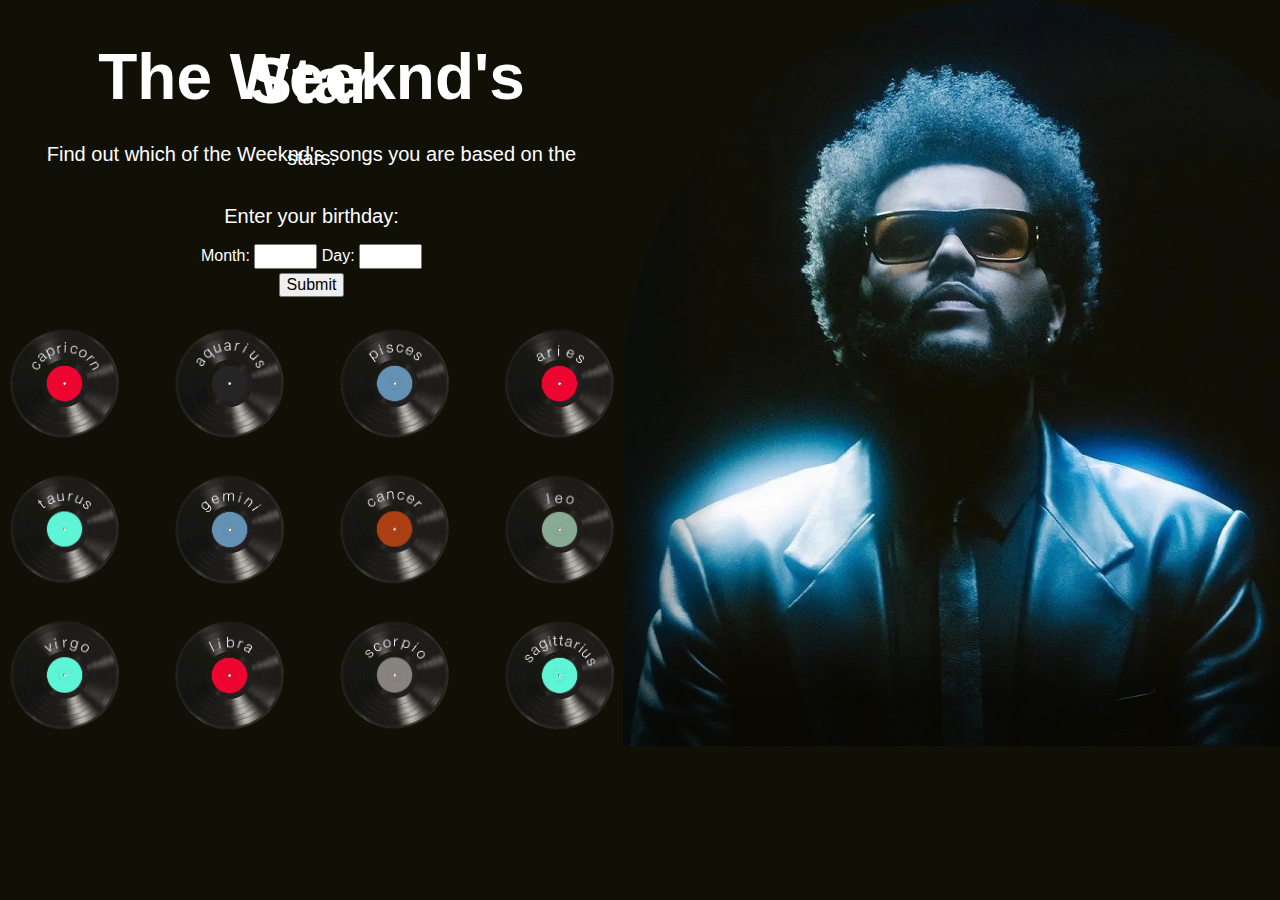
==== index.html @ 6acabb6b "🎨Structured the HTML and CSS with Grids" ====
<!DOCTYPE html>
<html lang="en">
<head>
    <meta charset="UTF-8">
    <meta name="viewport" content="width=device-width, initial-scale=1.0">
    <title>The Weeknd's Star</title>

    <!--linking css stylesheets-->
    <link rel="stylesheet" href = "css/normalize.css">
    <link rel="stylesheet" href = "css/screen.css">

</head>
<body>
    <!--homepage or main container-->
    <div class="main-container">
        <div class="content-container">
            <h1>The Weeknd's Star</h1>
            <h4>Find out which of the Weeknd's songs you are based on the stars.</h4>

            <form id="dob">
                <div class="dob-text">
                    <h4>
                        <b>Enter your birthday:</b>
                    </h4>
                </div>
                <div class="dob-details">
                    <div class="dob-month-day">
                        <label for = "input-month">Month:</label>
                        <input class="input-month" type="number" id="month" min="1" max="12" required>
                        <label for = "input-day">Day:</label>
                        <input class="input-day" type="number" id="day" min="1" max="31" required>
                    </div>
                    <br>
                    <button class="submit-button">
                        Submit
                    </button>
                </div>
            </form>
        </div>
            
        <div class="record-container">
            <button class="capricorn-button image-link">
                <div class="image-container">
                    <img src="images/record_capricorn.png" alt="capricorn record" width="125">
                </div>
            </button>

            <button class="aquarius-button image-link">
                <div class="image-container">
                    <img src="images/record_aquarius.png" alt="aquarius record" width="125">
                </div>
            </button>

            <button class="pisces-button image-link">
                <div class="image-container">
                    <img src="images/record_pisces.png" alt="pisces record" width="125">
                </div>
            </button>

            <button class="aries-button image-link">
                <div class="image-container">
                    <img src="images/record_aries.png" alt="aries record" width="125">
                </div>
            </button>

            <button class="taurus-button image-link">
                <div class="image-container">
                    <img src="images/record_taurus.png" alt="taurus record" width="125">
                </div>
            </button>

            <button class="gemini-button image-link">
                <div class="image-container">
                    <img src="images/record_gemini.png" alt="gemini record" width="125">
                </div>
            </button>

            <button class="cancer-button image-link">
                <div class="image-container">
                    <img src="images/record_cancer.png" alt="cancer record" width="125">
                </div>
            </button>

            <button class="leo-button image-link">
                <div class="image-container">
                    <img src="images/record_leo.png" alt="leo record" width="125">
                </div>
            </button>

            <button class="virgo-button image-link">
                <div class="image-container">
                    <img src="images/record_virgo.png" alt="virgo record" width="125">
                </div>
            </button>

            <button class="libra-button image-link">
                <div class="image-container">
                    <img src="images/record_libra.png" alt="libra record" width="125">
                </div>
            </button>

            <button class="scorpio-button image-link">
                <div class="image-container">
                    <img src="images/record_scorpio.png" alt="scorpio record" width="125">
                </div>
            </button>

            <button class="sagittarius-button image-link">
                <div class="image-container">
                    <img src="images/record_sagittarius.png" alt="sagittarius record" width="125">
                </div>
            </button>
        </div>

        <div class="image-container">
            <img class="hero" alt="a pic of the weeknd" height="746" src="images/weekndheroimg.png" width="657">
        </div>
    </div>

    <!--zodiac result container-->
    <div class="zodiac-container">
        <div class="zodiac-image-container">
            <img alt="capricorn graphic" height="457" src="images/starboy_graphic.png" width="457">
        </div>

        <div class="zodiac-content-container">
            <h3>CAPRICORN</h3>
            <h1>Reminder</h1>
            <h4>STARBOY</h4>
            <p> Capricorn's steadfast ambition and self-assured nature resonate strongly with this confident anthem. The song's unapologetic tone aligns with their resilience and determination to reach their goals. Its steady rhythm mirrors Capricorn's disciplined approach to life, while the lyrics reflect their focus on success and mastery. Like the mountain goat that represents them, Capricorns climb steadily toward their dreams, and this track embodies their strength and perseverance in the face of challenges. </p>
            <p class="italic"> <b>Romance:</b> Capricorn is loyal and dependable in relationships, often showing their love through acts of service. </p>
            <button>BACK</button>
        </div>
    </div>

    <script src="main.js"></script>
</body>
</html>
---- css/screen.css ----
* {
  box-sizing: border-box; 
}


/* colors & variables */
html {
  --background-color: #101006;    /* dark gray */  
  --font-color: #ffffff /* white */     
}

h1 {
  font-size: 64px;
  font-weight: 600;
}

h3 {
  font-size: 35px;
  font-weight: 100;
}

h4 {
  font-size: 20px;
  font-weight: 200;
}

p {
  font-size: 16px;
  font-weight: 200;
  line-height: 20px;
}

html, body {
  margin: 0;
  padding: 0;
  height: 100vh;
  background-color: var(--background-color);
  color: var(--font-color);
}

body {
  font-family: 'Helvetica Neue', Arial, sans-serif;
}

.main-container {
  display: grid;
  grid-template-columns: 1fr 1fr; 
  grid-template-rows: auto auto; 
  align-items: start;
}

/* 
MAKING THE MAIN CONTAINER HIDDEN 

.main-container {
  display: none;
}*/

.content-container {
  grid-column: 1;
  grid-row: 1; /* aligns the content container in the first row */
  line-height: 0.25rem;
  display: flex;
  flex-direction: column;
  padding: 2rem;
  padding-bottom: 1rem;
  text-align: center;
}

.record-container {
  grid-column: 1;
  grid-row: 2; /* aligns the record container in the second row */
  display: flex;
  flex-direction: row;
  gap: 1rem 2.5rem;
  flex-wrap: wrap;
  justify-content: center;
}

/* Right side - Image container */
.image-container {
  grid-column: 2;
  grid-row: 1 / span 2;
  max-height: 100vh; /* Prevents it from stretching too much */
  object-fit: contain; /* Ensures it resizes properly */
}

.image-link {
  background: transparent;
  border: none;
  padding: 0;
  cursor: pointer;
}

.button {
  cursor: pointer;
}


.zodiac-container {
  display: grid;
  grid-template-columns: 1fr 1fr;
  grid-template-rows: auto auto;
  align-items: center;
  justify-content: center;
  
  /* Centering the whole container */
  position: absolute;
  top: 50%;
  left: 50%;
  transform: translate(-50%, -50%);
  
  /* Optional: Adjust width if needed */
  width: 100%;
  max-width: 1300px;
}

/* 
MAKING THE ZODIAC CONTAINER HIDDEN 
*/
.zodiac-container {
  display: none;
}

.zodiac-image-container{
  grid-column: 1;
  grid-row: 1;
  display: flex;
  justify-content: center; 
  align-self: center;
}

.zodiac-content-container {
  grid-column: 2;
  grid-row: 1;
  display: flex;
  flex-direction: column;
  justify-content: center; 
  align-items: center;
  max-width: 600px; /* restrict width for readability */
}

.zodiac-content-container h3, h1, h4{
  text-align: center;
}

.zodiac-content-container h3{
  margin-bottom: 1.5rem;
}

.zodiac-content-container h1{
  margin-top: 0px;
  margin-bottom: 0.5rem;
}

.zodiac-content-container h4{
  margin-top: 0px;
  margin-bottom: 2rem;
}

.zodiac-content-container p{
  margin-top: 0px;
  margin-bottom: 2rem;
}

.italic {
  font-style: italic;
}
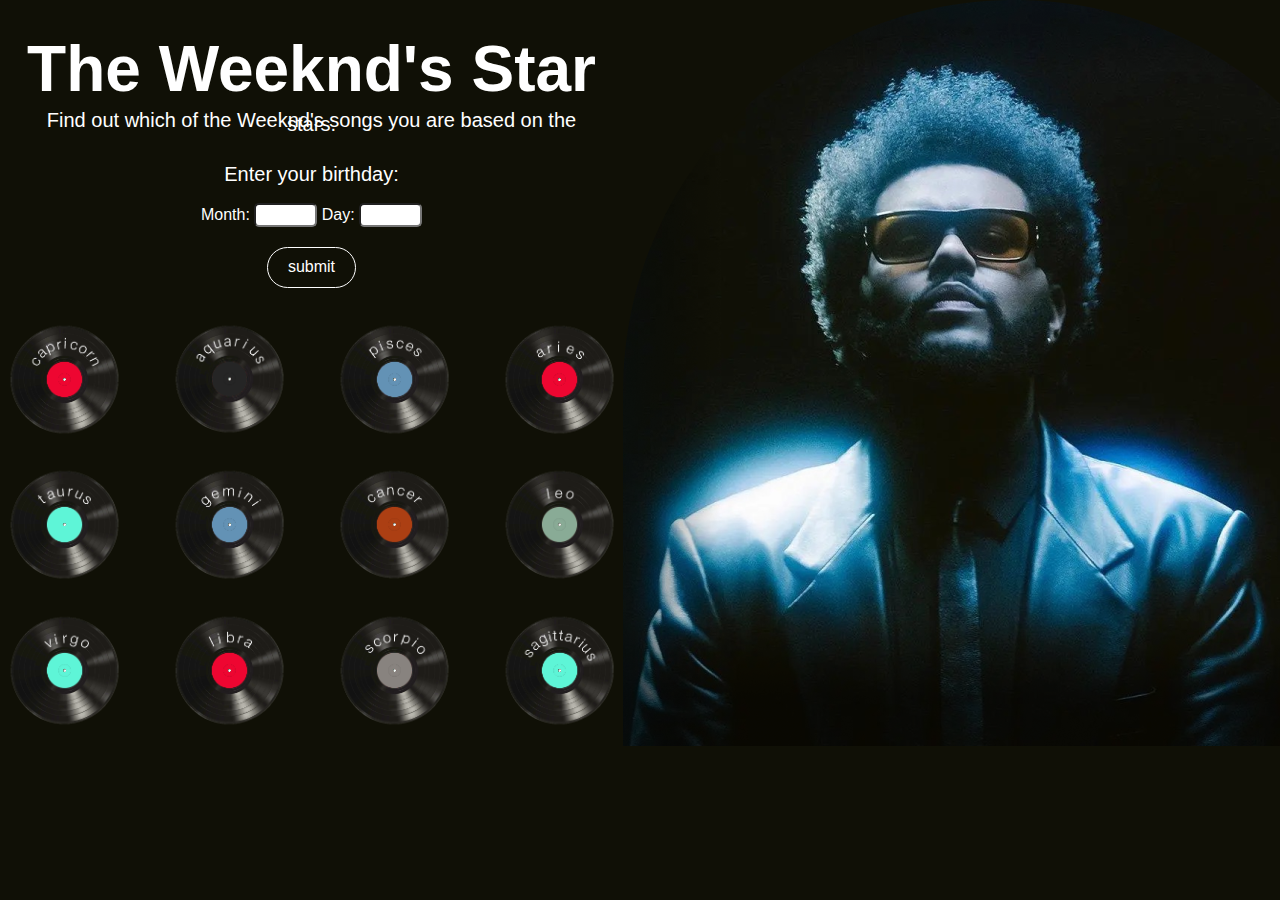
==== commit 40bcf01d: "💄Styled Buttons and Updated Spacing" ====
--- a/index.html
+++ b/index.html
@@ -31,8 +31,8 @@
                         <input class="input-day" type="number" id="day" min="1" max="31" required>
                     </div>
                     <br>
-                    <button class="submit-button">
-                        Submit
+                    <button class="general-button">
+                        submit
                     </button>
                 </div>
             </form>
@@ -129,7 +129,7 @@
             <h4>STARBOY</h4>
             <p> Capricorn's steadfast ambition and self-assured nature resonate strongly with this confident anthem. The song's unapologetic tone aligns with their resilience and determination to reach their goals. Its steady rhythm mirrors Capricorn's disciplined approach to life, while the lyrics reflect their focus on success and mastery. Like the mountain goat that represents them, Capricorns climb steadily toward their dreams, and this track embodies their strength and perseverance in the face of challenges. </p>
             <p class="italic"> <b>Romance:</b> Capricorn is loyal and dependable in relationships, often showing their love through acts of service. </p>
-            <button>BACK</button>
+            <button class="general-button">← explore more zodiacs</button>
         </div>
     </div>
 
--- a/css/screen.css
+++ b/css/screen.css
@@ -62,7 +62,7 @@
   line-height: 0.25rem;
   display: flex;
   flex-direction: column;
-  padding: 2rem;
+  padding: 1.5rem;
   padding-bottom: 1rem;
   text-align: center;
 }
@@ -96,6 +96,21 @@
   cursor: pointer;
 }
 
+.dob-details button {
+  margin-top: 1rem;
+}
+
+.content-container h4 {
+  margin-top: 0.25rem;
+}
+
+form {
+  margin-top: 1rem;
+}
+
+input {
+  border-radius: 5px;
+}
 
 .zodiac-container {
   display: grid;
@@ -165,4 +180,14 @@
 
 .italic {
   font-style: italic;
+}
+
+.general-button {
+  font-weight: 300;
+  border-radius: 100px;
+  border: 1px solid var(--font-color);
+  padding: 10px 20px;
+  cursor: pointer;
+  background-color: var(--background-color);
+  color: var(--font-color)
 }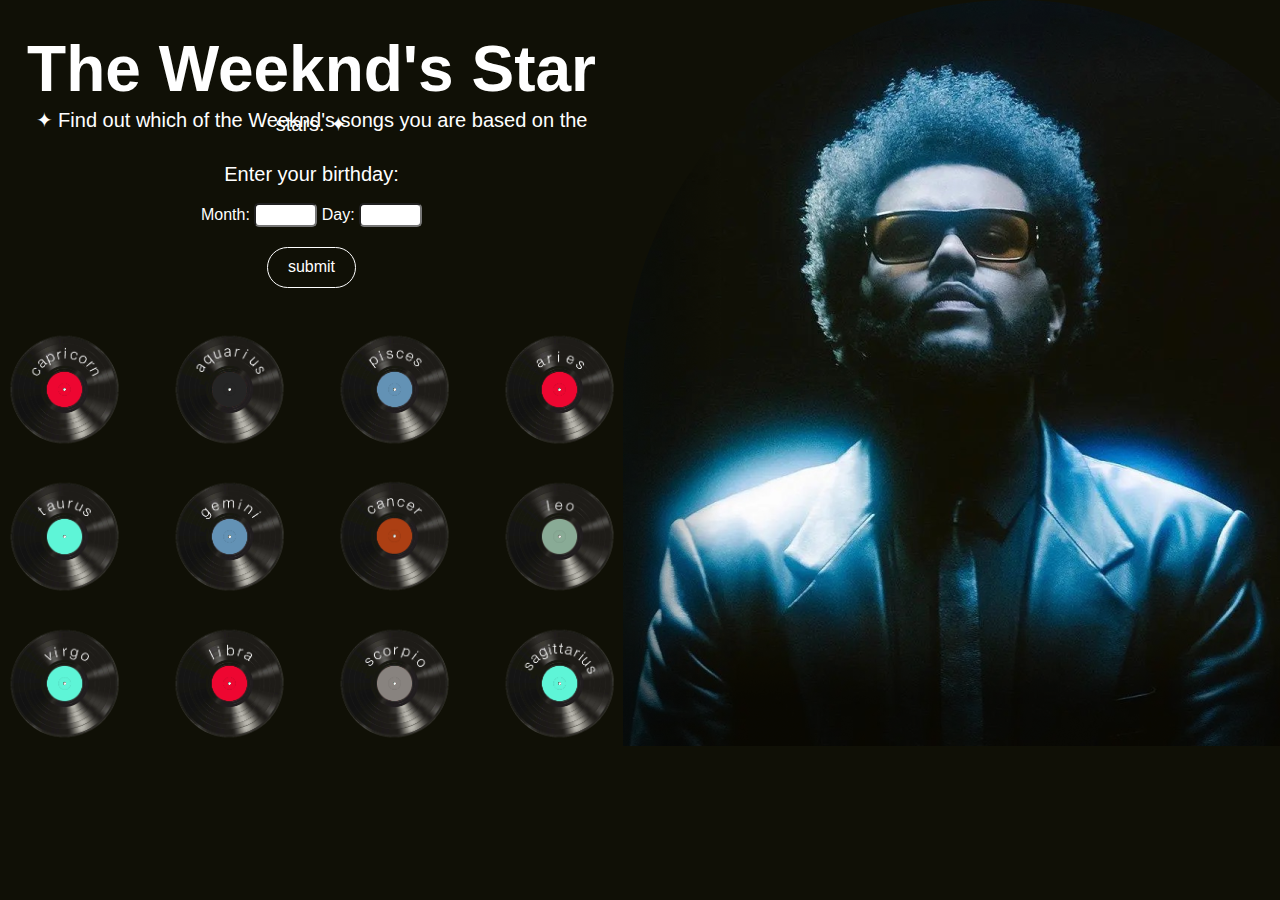
==== commit 32fba036: "💄📝Added Hover Effects & Updated Ids/Javascript" ====
--- a/index.html
+++ b/index.html
@@ -15,7 +15,7 @@
     <div class="main-container">
         <div class="content-container">
             <h1>The Weeknd's Star</h1>
-            <h4>Find out which of the Weeknd's songs you are based on the stars.</h4>
+            <h4>✦ Find out which of the Weeknd's songs you are based on the stars. ✦</h4>
 
             <form id="dob">
                 <div class="dob-text">
@@ -120,18 +120,18 @@
     <!--zodiac result container-->
     <div class="zodiac-container">
         <div class="zodiac-image-container">
-            <img alt="capricorn graphic" height="457" src="images/starboy_graphic.png" width="457">
+            <img id="zodiac-img" alt="capricorn graphic" height="457" src="images/starboy_graphic.png" width="457">
         </div>
-
+    
         <div class="zodiac-content-container">
-            <h3>CAPRICORN</h3>
-            <h1>Reminder</h1>
-            <h4>STARBOY</h4>
-            <p> Capricorn's steadfast ambition and self-assured nature resonate strongly with this confident anthem. The song's unapologetic tone aligns with their resilience and determination to reach their goals. Its steady rhythm mirrors Capricorn's disciplined approach to life, while the lyrics reflect their focus on success and mastery. Like the mountain goat that represents them, Capricorns climb steadily toward their dreams, and this track embodies their strength and perseverance in the face of challenges. </p>
-            <p class="italic"> <b>Romance:</b> Capricorn is loyal and dependable in relationships, often showing their love through acts of service. </p>
+            <h3 id="zodiac-sign">CAPRICORN</h3>
+            <h1 id="song-name">Reminder</h1>
+            <h4 id="album-name">STARBOY</h4>
+            <p id="zodiac-description">Capricorn's steadfast ambition and self-assured nature resonate strongly with this confident anthem. The song's unapologetic tone aligns with their resilience and determination to reach their goals. Its steady rhythm mirrors Capricorn's disciplined approach to life, while the lyrics reflect their focus on success and mastery. Like the mountain goat that represents them, Capricorns climb steadily toward their dreams, and this track embodies their strength and perseverance in the face of challenges.</p>
+            <p id="romance" class="italic"><b>Romance:</b> Capricorn is loyal and dependable in relationships, often showing their love through acts of service.</p>
             <button class="general-button">← explore more zodiacs</button>
         </div>
-    </div>
+    </div>    
 
     <script src="main.js"></script>
 </body>
--- a/css/screen.css
+++ b/css/screen.css
@@ -46,7 +46,6 @@
   display: grid;
   grid-template-columns: 1fr 1fr; 
   grid-template-rows: auto auto; 
-  align-items: start;
 }
 
 /* 
@@ -83,6 +82,10 @@
   grid-row: 1 / span 2;
   max-height: 100vh; /* Prevents it from stretching too much */
   object-fit: contain; /* Ensures it resizes properly */
+  display: flex;
+  align-items: flex-end;
+  justify-content: flex-end;
+  height: 100%;
 }
 
 .image-link {
@@ -190,4 +193,33 @@
   cursor: pointer;
   background-color: var(--background-color);
   color: var(--font-color)
+}
+
+/* hover effects*/
+.image-link {
+  transition: transform 0.2s ease;
+}
+
+.image-link:hover {
+  transform: scale(1.1);
+}
+
+.general-button {
+  position: relative;
+  overflow: hidden;
+}
+
+.general-button::before {
+  content: "";
+  position: absolute;
+  top: 0;
+  left: -100%;
+  width: 100%;
+  height: 100%;
+  background: linear-gradient(120deg, transparent, rgba(255, 255, 255, 0.3), transparent);
+  transition: left 0.6s ease-in-out;
+}
+
+.general-button:hover::before {
+  left: 100%;
 }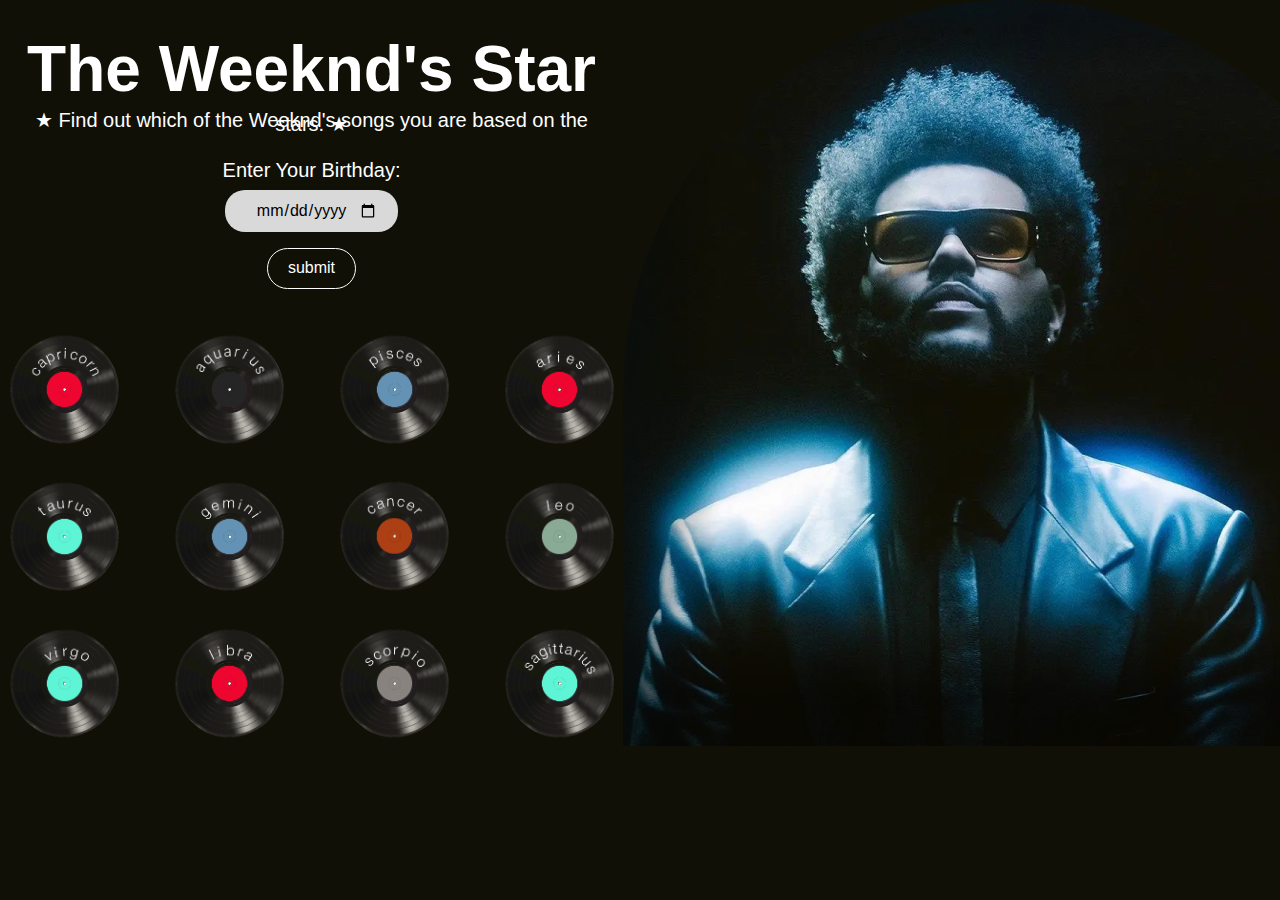
==== commit f3b1516f: "🎵✨Added Audio & Form Functionality" ====
--- a/index.html
+++ b/index.html
@@ -12,29 +12,22 @@
 </head>
 <body>
     <!--homepage or main container-->
-    <div class="main-container">
+    <div class="main-container" id="main-container">
         <div class="content-container">
             <h1>The Weeknd's Star</h1>
-            <h4>✦ Find out which of the Weeknd's songs you are based on the stars. ✦</h4>
+            <h4>★ Find out which of the Weeknd's songs you are based on the stars. ★</h4>
 
             <form id="dob">
-                <div class="dob-text">
-                    <h4>
-                        <b>Enter your birthday:</b>
-                    </h4>
-                </div>
                 <div class="dob-details">
-                    <div class="dob-month-day">
-                        <label for = "input-month">Month:</label>
-                        <input class="input-month" type="number" id="month" min="1" max="12" required>
-                        <label for = "input-day">Day:</label>
-                        <input class="input-day" type="number" id="day" min="1" max="31" required>
-                    </div>
+                    <label for = "birthday">Enter Your Birthday:</label>
                     <br>
-                    <button class="general-button">
+                    <input type="date" name="birthday" required>
+                    <br>
+                    <button type="submit" class="general-button">
                         submit
                     </button>
                 </div>
+                <ul class="errors" hidden></ul>
             </form>
         </div>
             
@@ -118,7 +111,7 @@
     </div>
 
     <!--zodiac result container-->
-    <div class="zodiac-container">
+    <div class="zodiac-container" id="zodiac-container">
         <div class="zodiac-image-container">
             <img id="zodiac-img" alt="capricorn graphic" height="457" src="images/starboy_graphic.png" width="457">
         </div>
@@ -129,7 +122,7 @@
             <h4 id="album-name">STARBOY</h4>
             <p id="zodiac-description">Capricorn's steadfast ambition and self-assured nature resonate strongly with this confident anthem. The song's unapologetic tone aligns with their resilience and determination to reach their goals. Its steady rhythm mirrors Capricorn's disciplined approach to life, while the lyrics reflect their focus on success and mastery. Like the mountain goat that represents them, Capricorns climb steadily toward their dreams, and this track embodies their strength and perseverance in the face of challenges.</p>
             <p id="romance" class="italic"><b>Romance:</b> Capricorn is loyal and dependable in relationships, often showing their love through acts of service.</p>
-            <button class="general-button">← explore more zodiacs</button>
+            <button class="general-button" id="back">← explore more zodiacs</button>
         </div>
     </div>    
 
--- a/css/screen.css
+++ b/css/screen.css
@@ -19,12 +19,12 @@
   font-weight: 100;
 }
 
-h4 {
+h4, label {
   font-size: 20px;
   font-weight: 200;
 }
 
-p {
+p, input {
   font-size: 16px;
   font-weight: 200;
   line-height: 20px;
@@ -112,7 +112,12 @@
 }
 
 input {
-  border-radius: 5px;
+  text-align: center;
+  border: none;
+  background-color: #D9D9D9;
+  border-radius: 20px;
+  padding: 10px 20px;
+  margin-top: 1rem;
 }
 
 .zodiac-container {
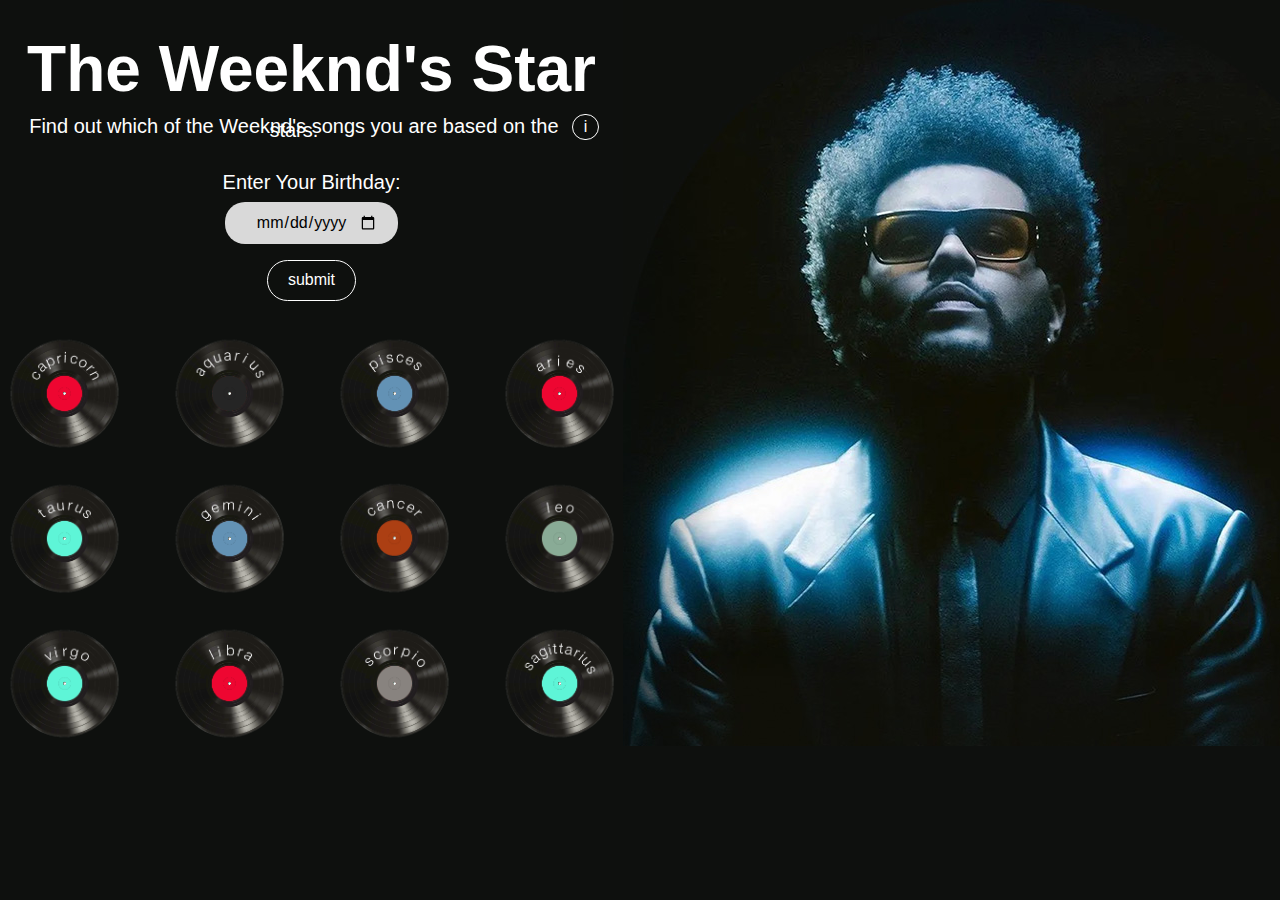
==== commit 6820b14b: "✨⚡️Added Help Feature and Optimized Images" ====
--- a/index.html
+++ b/index.html
@@ -15,7 +15,12 @@
     <div class="main-container" id="main-container">
         <div class="content-container">
             <h1>The Weeknd's Star</h1>
-            <h4>★ Find out which of the Weeknd's songs you are based on the stars. ★</h4>
+            <div class="directions-and-help">
+                <h4>Find out which of the Weeknd's songs you are based on the stars.</h4>
+                <button type="help" class="help-button">
+                    i
+                </button>
+            </div>
 
             <form id="dob">
                 <div class="dob-details">
@@ -106,14 +111,14 @@
         </div>
 
         <div class="image-container">
-            <img class="hero" alt="a pic of the weeknd" height="746" src="images/weekndheroimg.png" width="657">
+            <img class="hero" alt="a pic of the weeknd" height="746" src="images/weekndheroimg.jpg" width="657">
         </div>
     </div>
 
     <!--zodiac result container-->
     <div class="zodiac-container" id="zodiac-container">
         <div class="zodiac-image-container">
-            <img id="zodiac-img" alt="capricorn graphic" height="457" src="images/starboy_graphic.png" width="457">
+            <img id="zodiac-img" alt="capricorn graphic" height="550" src="images/starboy_graphic.png" width="550">
         </div>
     
         <div class="zodiac-content-container">
@@ -124,8 +129,8 @@
             <p id="romance" class="italic"><b>Romance:</b> Capricorn is loyal and dependable in relationships, often showing their love through acts of service.</p>
             <button class="general-button" id="back">← explore more zodiacs</button>
         </div>
-    </div>    
-
+    </div>   
+    
     <script src="main.js"></script>
 </body>
 </html>--- a/css/screen.css
+++ b/css/screen.css
@@ -5,7 +5,7 @@
 
 /* colors & variables */
 html {
-  --background-color: #101006;    /* dark gray */  
+  --background-color: #0E100E;    /* dark gray */  
   --font-color: #ffffff /* white */     
 }
 
@@ -54,6 +54,17 @@
 .main-container {
   display: none;
 }*/
+
+.directions-and-help {
+  display: flex;
+  align-items: center;
+  justify-content: center;
+  gap: 8px; 
+}
+
+.directions-and-help button{
+  margin-bottom: 1.5rem;
+}
 
 .content-container {
   grid-column: 1;
@@ -153,6 +164,11 @@
   align-self: center;
 }
 
+#zodiac-img {
+  border-top-left-radius: 1000px;
+  border-top-right-radius: 1000px;
+}
+
 .zodiac-content-container {
   grid-column: 2;
   grid-row: 1;
@@ -200,6 +216,16 @@
   color: var(--font-color)
 }
 
+.help-button {
+  font-weight: 300;
+  border-radius: 100px;
+  border: 1px solid var(--font-color);
+  padding: 3px 11px;
+  cursor: pointer;
+  background-color: var(--background-color);
+  color: var(--font-color)
+}
+
 /* hover effects*/
 .image-link {
   transition: transform 0.2s ease;
@@ -209,7 +235,7 @@
   transform: scale(1.1);
 }
 
-.general-button {
+.general-button, .help-button {
   position: relative;
   overflow: hidden;
 }
@@ -225,6 +251,21 @@
   transition: left 0.6s ease-in-out;
 }
 
+.help-button:before {
+  content: "";
+  position: absolute;
+  top: 0;
+  left: -100%;
+  width: 100%;
+  height: 100%;
+  background: linear-gradient(120deg, transparent, rgba(255, 255, 255, 0.3), transparent);
+  transition: left 0.6s ease-in-out;
+}
+
 .general-button:hover::before {
   left: 100%;
+}
+
+.help-button:hover::before {
+  left: 100%;
 }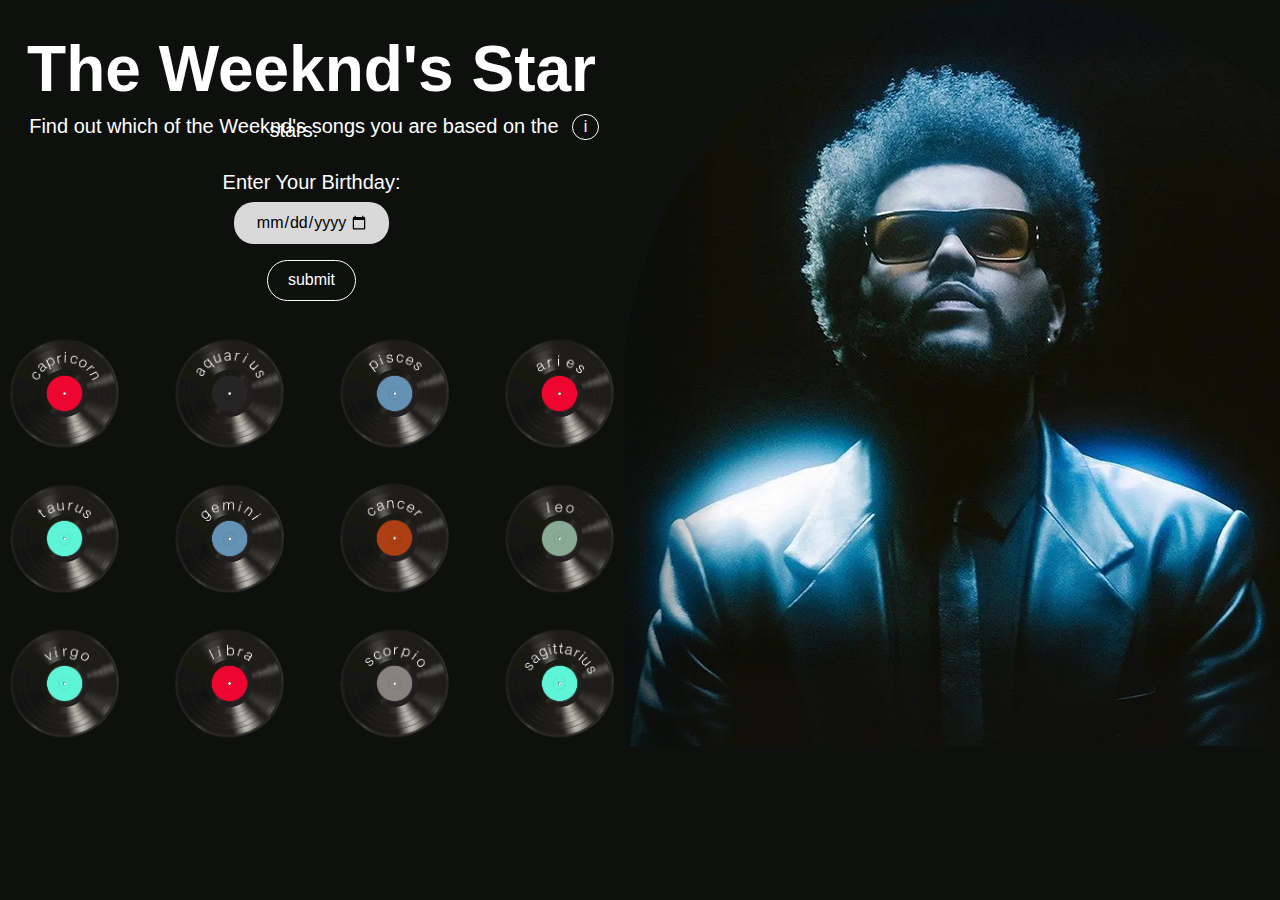
==== commit 73baadf2: "⚡️Quick Fix for HTML" ====
--- a/index.html
+++ b/index.html
@@ -118,7 +118,7 @@
     <!--zodiac result container-->
     <div class="zodiac-container" id="zodiac-container">
         <div class="zodiac-image-container">
-            <img id="zodiac-img" alt="capricorn graphic" height="550" src="images/starboy_graphic.png" width="550">
+            <img id="zodiac-img" alt="capricorn graphic" height="550" src="images/starboy_graphic.jpg" width="550">
         </div>
     
         <div class="zodiac-content-container">
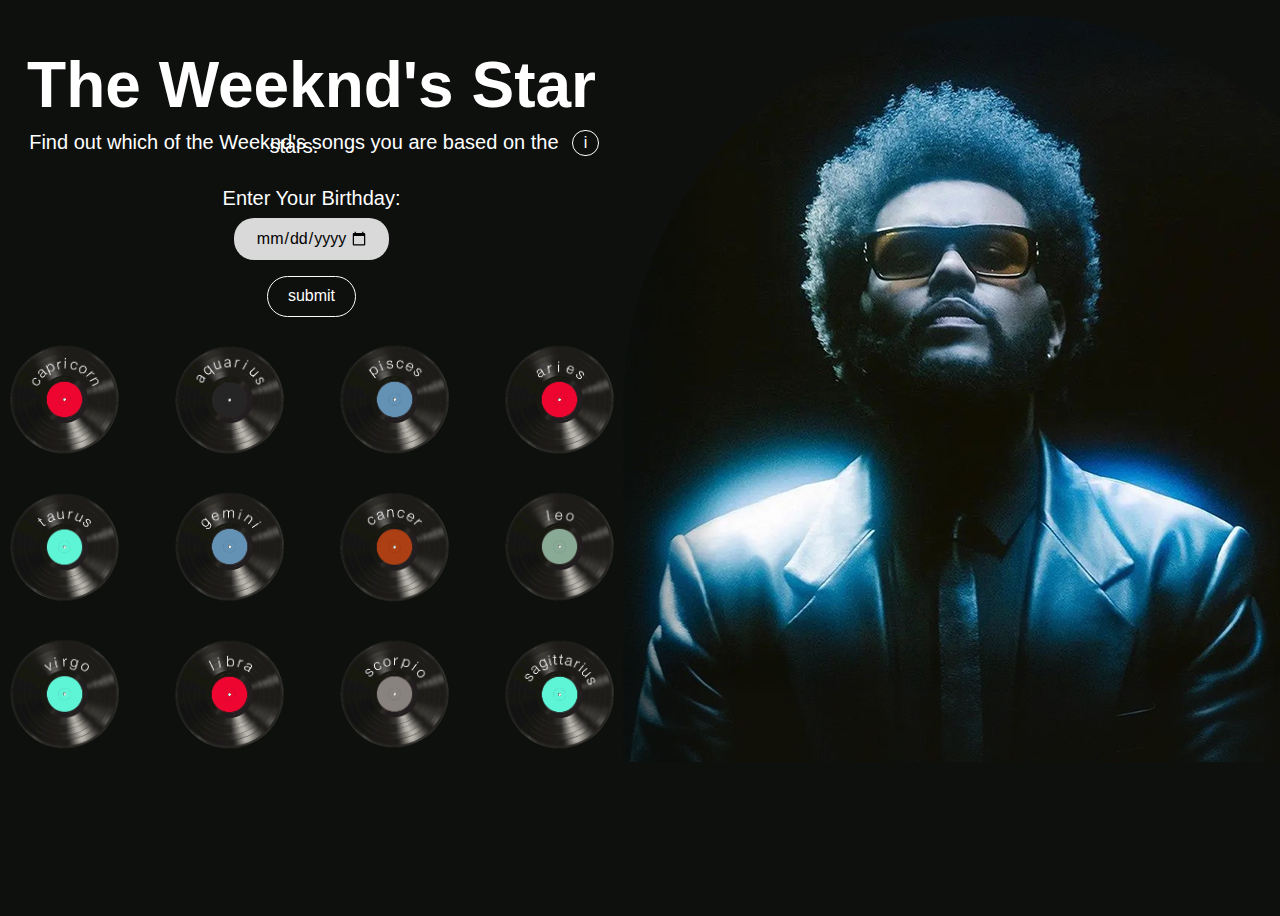
==== commit c94b11d0: "🎨Quick Code Quality Fixes" ====
--- a/index.html
+++ b/index.html
@@ -17,7 +17,7 @@
             <h1>The Weeknd's Star</h1>
             <div class="directions-and-help">
                 <h4>Find out which of the Weeknd's songs you are based on the stars.</h4>
-                <button type="help" class="help-button">
+                <button class="help-button">
                     i
                 </button>
             </div>
@@ -26,7 +26,7 @@
                 <div class="dob-details">
                     <label for = "birthday">Enter Your Birthday:</label>
                     <br>
-                    <input type="date" name="birthday" required>
+                    <input type="date" name="birthday" id="birthday" required>
                     <br>
                     <button type="submit" class="general-button">
                         submit
@@ -38,75 +38,51 @@
             
         <div class="record-container">
             <button class="capricorn-button image-link">
-                <div class="image-container">
-                    <img src="images/record_capricorn.png" alt="capricorn record" width="125">
-                </div>
+                <img src="images/record_capricorn.png" alt="capricorn record" width="125">
             </button>
 
             <button class="aquarius-button image-link">
-                <div class="image-container">
-                    <img src="images/record_aquarius.png" alt="aquarius record" width="125">
-                </div>
+                <img src="images/record_aquarius.png" alt="aquarius record" width="125">
             </button>
 
             <button class="pisces-button image-link">
-                <div class="image-container">
-                    <img src="images/record_pisces.png" alt="pisces record" width="125">
-                </div>
+                <img src="images/record_pisces.png" alt="pisces record" width="125">
             </button>
 
             <button class="aries-button image-link">
-                <div class="image-container">
-                    <img src="images/record_aries.png" alt="aries record" width="125">
-                </div>
+                <img src="images/record_aries.png" alt="aries record" width="125">
             </button>
 
             <button class="taurus-button image-link">
-                <div class="image-container">
-                    <img src="images/record_taurus.png" alt="taurus record" width="125">
-                </div>
+                <img src="images/record_taurus.png" alt="taurus record" width="125">
             </button>
 
             <button class="gemini-button image-link">
-                <div class="image-container">
-                    <img src="images/record_gemini.png" alt="gemini record" width="125">
-                </div>
+                <img src="images/record_gemini.png" alt="gemini record" width="125">
             </button>
 
             <button class="cancer-button image-link">
-                <div class="image-container">
-                    <img src="images/record_cancer.png" alt="cancer record" width="125">
-                </div>
+                <img src="images/record_cancer.png" alt="cancer record" width="125">
             </button>
 
             <button class="leo-button image-link">
-                <div class="image-container">
-                    <img src="images/record_leo.png" alt="leo record" width="125">
-                </div>
+                <img src="images/record_leo.png" alt="leo record" width="125">
             </button>
 
             <button class="virgo-button image-link">
-                <div class="image-container">
-                    <img src="images/record_virgo.png" alt="virgo record" width="125">
-                </div>
+                <img src="images/record_virgo.png" alt="virgo record" width="125">
             </button>
 
             <button class="libra-button image-link">
-                <div class="image-container">
-                    <img src="images/record_libra.png" alt="libra record" width="125">
-                </div>
+                <img src="images/record_libra.png" alt="libra record" width="125">
             </button>
 
             <button class="scorpio-button image-link">
-                <div class="image-container">
-                    <img src="images/record_scorpio.png" alt="scorpio record" width="125">
-                </div>
+                <img src="images/record_scorpio.png" alt="scorpio record" width="125">
             </button>
 
             <button class="sagittarius-button image-link">
-                <div class="image-container">
-                    <img src="images/record_sagittarius.png" alt="sagittarius record" width="125">
-                </div>
+                <img src="images/record_sagittarius.png" alt="sagittarius record" width="125">
             </button>
         </div>
 
--- a/css/screen.css
+++ b/css/screen.css
@@ -46,14 +46,8 @@
   display: grid;
   grid-template-columns: 1fr 1fr; 
   grid-template-rows: auto auto; 
-}
-
-/* 
-MAKING THE MAIN CONTAINER HIDDEN 
-
-.main-container {
-  display: none;
-}*/
+  margin-top: 1rem;
+}
 
 .directions-and-help {
   display: flex;
@@ -87,12 +81,12 @@
   justify-content: center;
 }
 
-/* Right side - Image container */
+/* right side - image container */
 .image-container {
   grid-column: 2;
   grid-row: 1 / span 2;
-  max-height: 100vh; /* Prevents it from stretching too much */
-  object-fit: contain; /* Ensures it resizes properly */
+  max-height: 100vh; /* prevents it from stretching too much */
+  object-fit: contain; /* ensures it resizes properly */
   display: flex;
   align-items: flex-end;
   justify-content: flex-end;
@@ -138,13 +132,11 @@
   align-items: center;
   justify-content: center;
   
-  /* Centering the whole container */
+  /* centering the whole container */
   position: absolute;
   top: 50%;
   left: 50%;
   transform: translate(-50%, -50%);
-  
-  /* Optional: Adjust width if needed */
   width: 100%;
   max-width: 1300px;
 }
@@ -165,8 +157,8 @@
 }
 
 #zodiac-img {
-  border-top-left-radius: 1000px;
-  border-top-right-radius: 1000px;
+  border-top-left-radius: 250px;
+  border-top-right-radius: 250px;
 }
 
 .zodiac-content-container {
